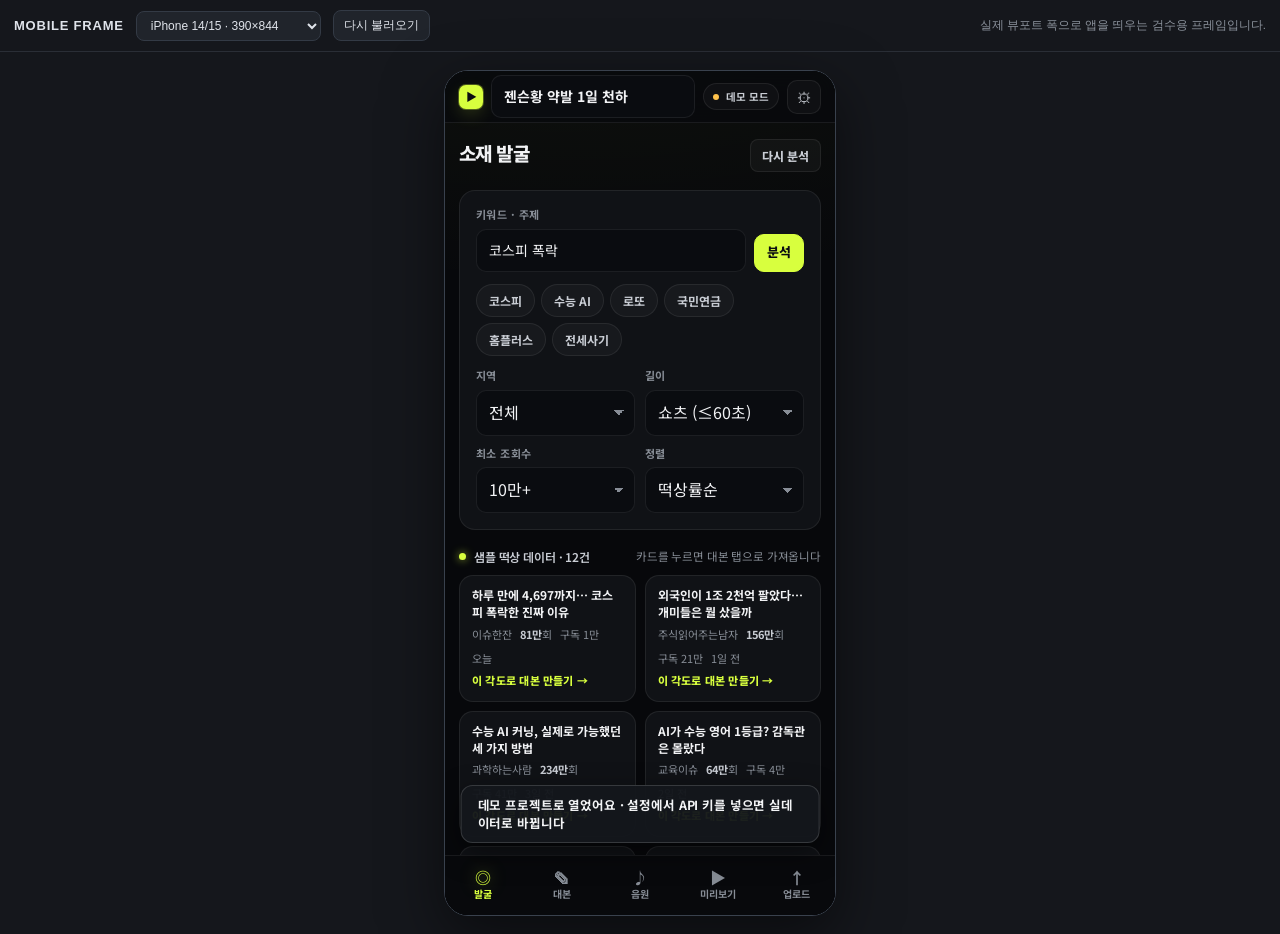
==== dev/mobile-frame.html @ d6327933 "릴 스튜디오: 올인원 쇼츠 스튜디오 (발굴·대본·음원·미리보기·내보내기·업로드)" ====
<!doctype html>
<html lang="ko">
<head>
<meta charset="utf-8">
<meta name="viewport" content="width=device-width, initial-scale=1">
<title>REEL STUDIO — 모바일 프레임 검수</title>
<style>
  :root{color-scheme:dark}
  body{margin:0;background:#15171c;color:#dfe3ea;font:13px/1.5 -apple-system,"Apple SD Gothic Neo","Noto Sans KR",sans-serif}
  header{display:flex;align-items:center;gap:12px;padding:10px 14px;border-bottom:1px solid #2a2e36;flex-wrap:wrap}
  h1{font-size:13px;margin:0;font-weight:800;letter-spacing:.06em}
  select,button{background:#20242b;color:#dfe3ea;border:1px solid #333a45;border-radius:8px;padding:6px 10px;font-size:12px}
  button{cursor:pointer}
  .wrap{display:flex;justify-content:center;padding:18px}
  .frame{width:390px;height:844px;border:1px solid #39414d;border-radius:24px;overflow:hidden;background:#000;box-shadow:0 20px 60px rgba(0,0,0,.5)}
  iframe{width:390px;height:844px;border:0;display:block}
  .note{color:#8b929c;font-size:11.5px;margin-left:auto}
</style>
</head>
<body>
<header>
  <h1>MOBILE FRAME</h1>
  <select id="size">
    <option value="390x844">iPhone 14/15 · 390×844</option>
    <option value="430x932">iPhone Pro Max · 430×932</option>
    <option value="375x812">iPhone X/11 · 375×812</option>
    <option value="360x800">Android · 360×800</option>
  </select>
  <button id="reload">다시 불러오기</button>
  <span class="note">실제 뷰포트 폭으로 앱을 띄우는 검수용 프레임입니다.</span>
</header>
<div class="wrap">
  <div class="frame" id="frame"><iframe id="fr" src="../index.html"></iframe></div>
</div>
<script>
  const fr = document.getElementById('fr'), frame = document.getElementById('frame');
  document.getElementById('size').onchange = e => {
    const [w, h] = e.target.value.split('x');
    frame.style.width = w + 'px'; frame.style.height = h + 'px';
    fr.style.width = w + 'px'; fr.style.height = h + 'px';
  };
  document.getElementById('reload').onclick = () => { fr.src = '../index.html?t=' + Date.now(); };
</script>
</body>
</html>
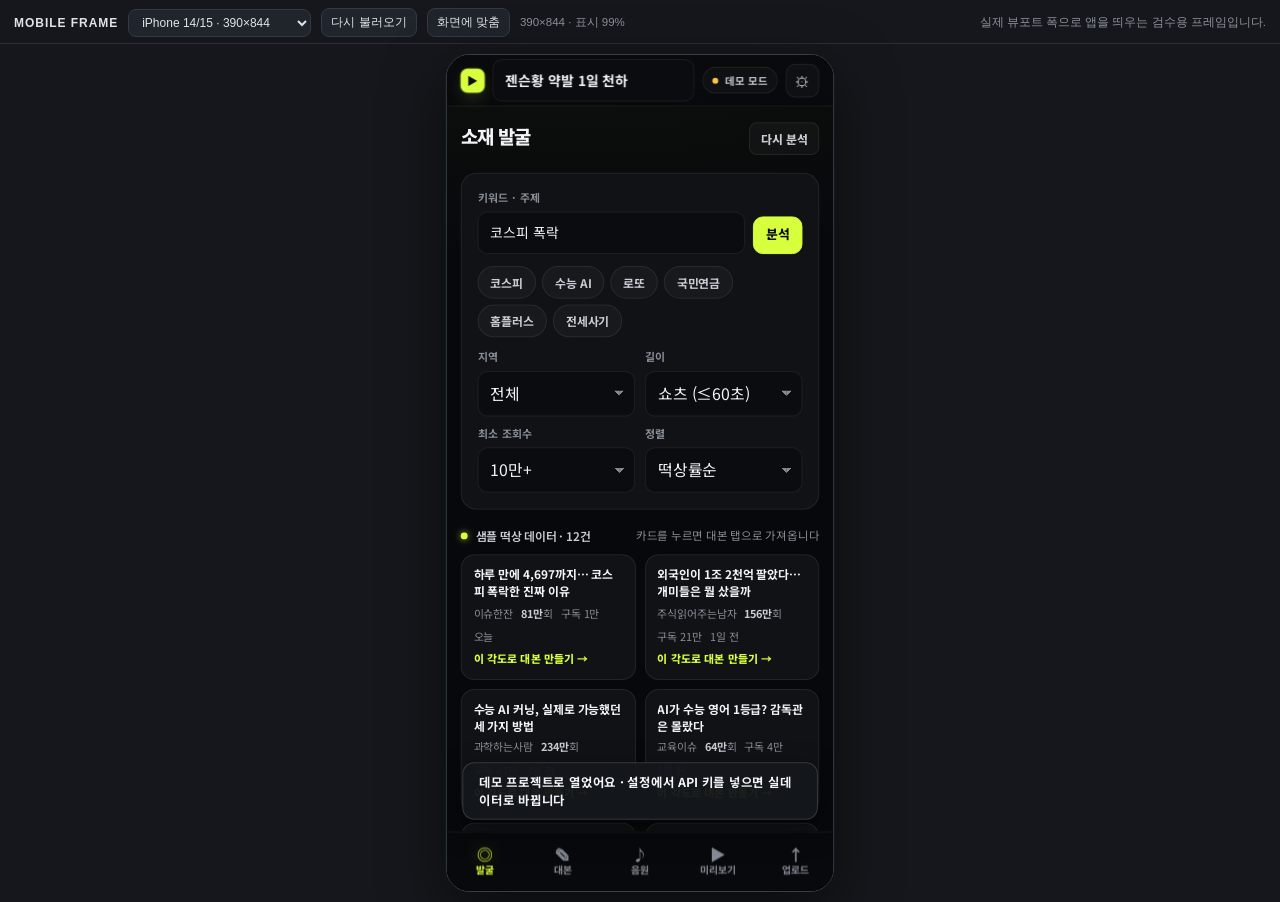
==== commit 2ae2f6a8: "qa: 모바일 프레임 화면 맞춤" ====
--- a/dev/mobile-frame.html
+++ b/dev/mobile-frame.html
@@ -7,14 +7,15 @@
 <style>
   :root{color-scheme:dark}
   body{margin:0;background:#15171c;color:#dfe3ea;font:13px/1.5 -apple-system,"Apple SD Gothic Neo","Noto Sans KR",sans-serif}
-  header{display:flex;align-items:center;gap:12px;padding:10px 14px;border-bottom:1px solid #2a2e36;flex-wrap:wrap}
-  h1{font-size:13px;margin:0;font-weight:800;letter-spacing:.06em}
-  select,button{background:#20242b;color:#dfe3ea;border:1px solid #333a45;border-radius:8px;padding:6px 10px;font-size:12px}
+  header{display:flex;align-items:center;gap:10px;padding:8px 14px;border-bottom:1px solid #2a2e36;flex-wrap:wrap;height:44px;box-sizing:border-box}
+  h1{font-size:12px;margin:0;font-weight:800;letter-spacing:.08em}
+  select,button{background:#20242b;color:#dfe3ea;border:1px solid #333a45;border-radius:8px;padding:5px 9px;font-size:12px}
   button{cursor:pointer}
-  .wrap{display:flex;justify-content:center;padding:18px}
-  .frame{width:390px;height:844px;border:1px solid #39414d;border-radius:24px;overflow:hidden;background:#000;box-shadow:0 20px 60px rgba(0,0,0,.5)}
+  .wrap{display:flex;justify-content:center;padding:10px 0 0}
+  .frame{width:390px;height:844px;border:1px solid #39414d;border-radius:24px;overflow:hidden;background:#000;box-shadow:0 20px 60px rgba(0,0,0,.5);transform-origin:top center}
   iframe{width:390px;height:844px;border:0;display:block}
   .note{color:#8b929c;font-size:11.5px;margin-left:auto}
+  .size{color:#8b929c;font-size:11.5px;font-variant-numeric:tabular-nums}
 </style>
 </head>
 <body>
@@ -27,19 +28,31 @@
     <option value="360x800">Android · 360×800</option>
   </select>
   <button id="reload">다시 불러오기</button>
+  <button id="fit">화면에 맞춤</button>
+  <span class="size" id="scaleNote"></span>
   <span class="note">실제 뷰포트 폭으로 앱을 띄우는 검수용 프레임입니다.</span>
 </header>
-<div class="wrap">
+<div class="wrap" id="wrap">
   <div class="frame" id="frame"><iframe id="fr" src="../index.html"></iframe></div>
 </div>
 <script>
-  const fr = document.getElementById('fr'), frame = document.getElementById('frame');
-  document.getElementById('size').onchange = e => {
-    const [w, h] = e.target.value.split('x');
+  const fr = document.getElementById('fr'), frame = document.getElementById('frame'), wrap = document.getElementById('wrap');
+  let scale = 1, fit = true;
+  function apply() {
+    const [w, h] = document.getElementById('size').value.split('x').map(Number);
     frame.style.width = w + 'px'; frame.style.height = h + 'px';
     fr.style.width = w + 'px'; fr.style.height = h + 'px';
-  };
+    const avail = window.innerHeight - 64;
+    scale = fit ? Math.min(1, avail / h) : 1;
+    frame.style.transform = 'scale(' + scale + ')';
+    wrap.style.height = (h * scale + 12) + 'px';
+    document.getElementById('scaleNote').textContent = w + '×' + h + ' · 표시 ' + Math.round(scale * 100) + '%';
+  }
+  document.getElementById('size').onchange = apply;
   document.getElementById('reload').onclick = () => { fr.src = '../index.html?t=' + Date.now(); };
+  document.getElementById('fit').onclick = () => { fit = !fit; apply(); };
+  window.addEventListener('resize', apply);
+  apply();
 </script>
 </body>
 </html>
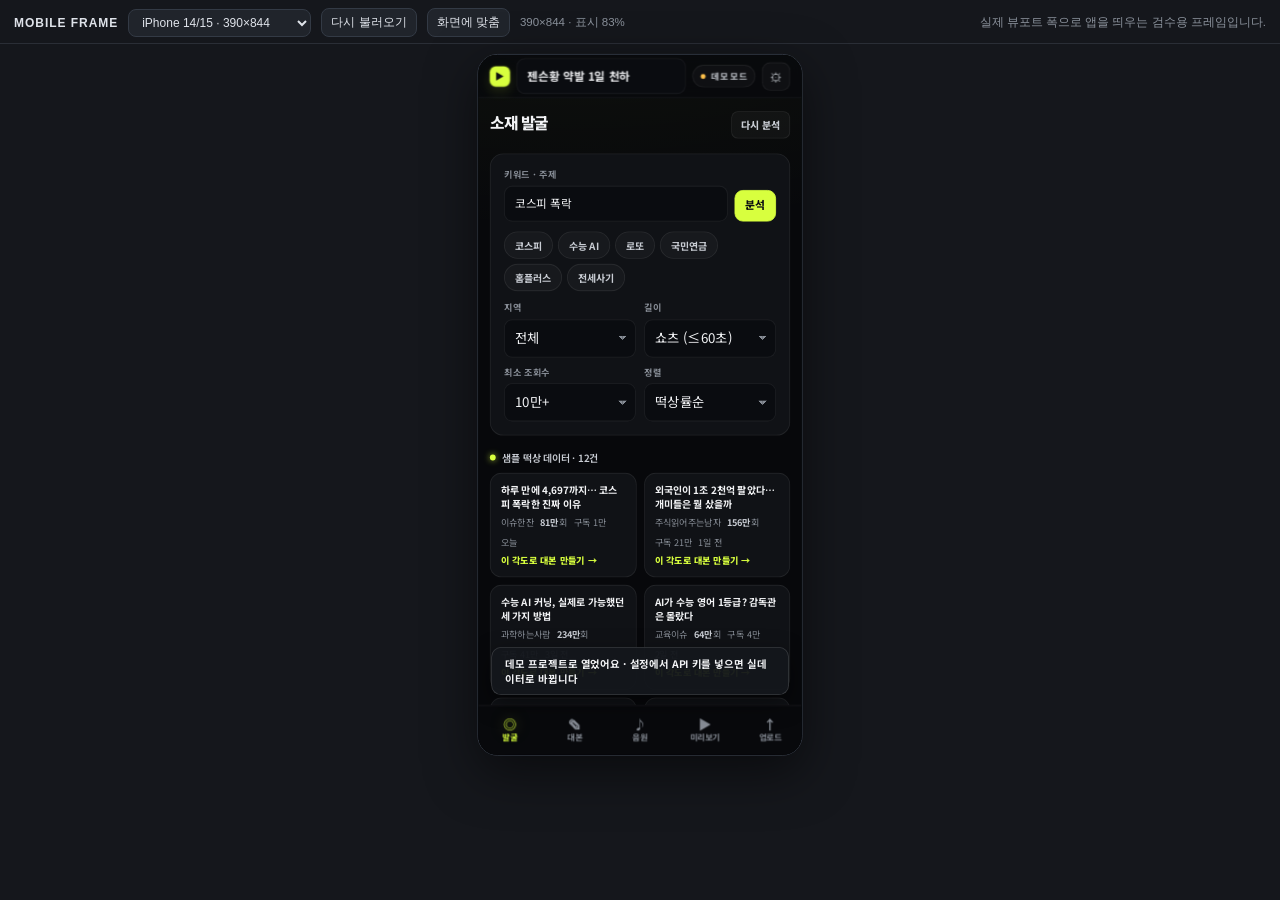
==== commit 8e071e07: "style: 설명 입력창 높이, QA 프레임 자동 축소" ====
--- a/dev/mobile-frame.html
+++ b/dev/mobile-frame.html
@@ -42,7 +42,7 @@
     const [w, h] = document.getElementById('size').value.split('x').map(Number);
     frame.style.width = w + 'px'; frame.style.height = h + 'px';
     fr.style.width = w + 'px'; fr.style.height = h + 'px';
-    const avail = window.innerHeight - 64;
+    const avail = Math.min(window.innerHeight - 64, 700);
     scale = fit ? Math.min(1, avail / h) : 1;
     frame.style.transform = 'scale(' + scale + ')';
     wrap.style.height = (h * scale + 12) + 'px';
